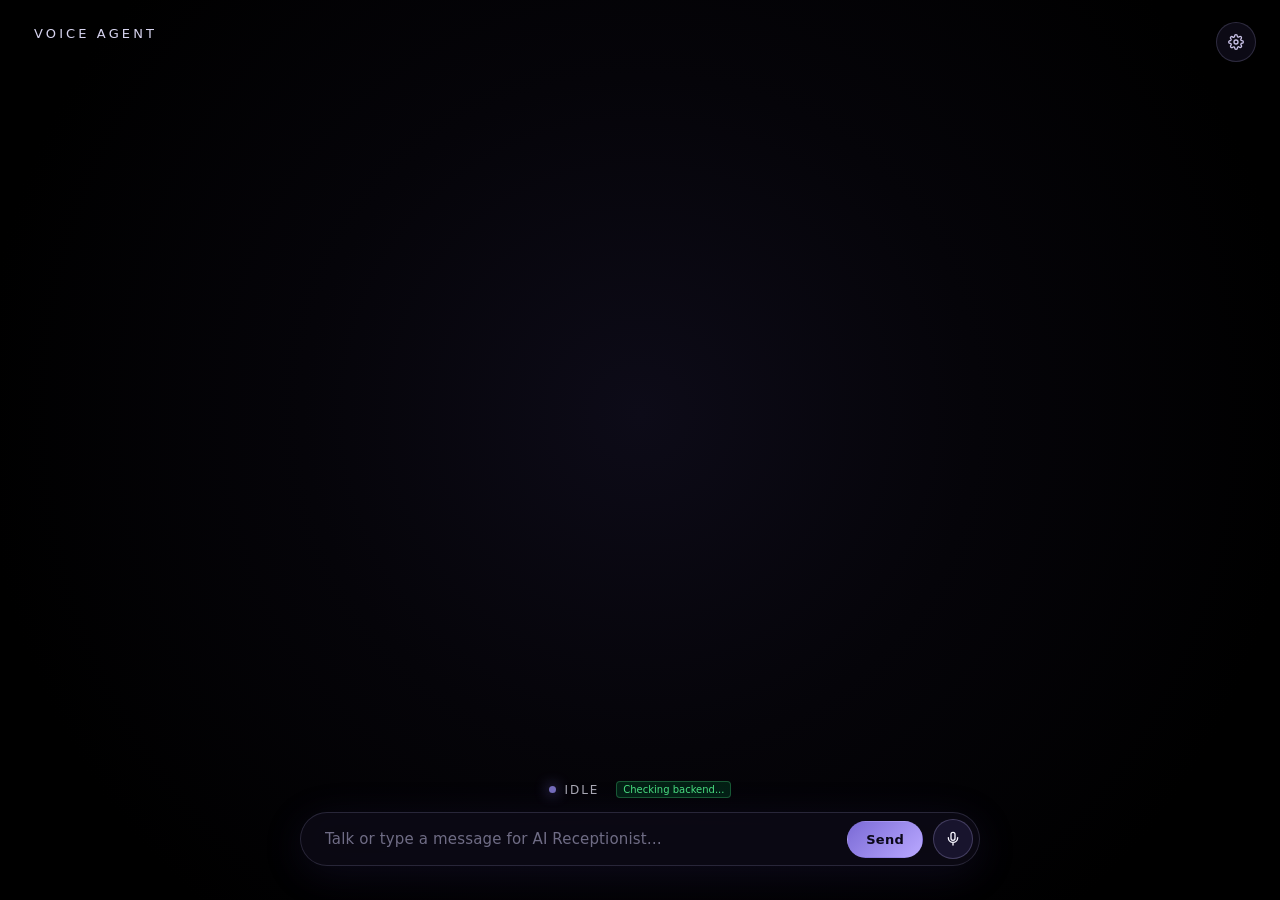
==== frontend/index.html @ 6bc10f99 "Commit" ====
<!doctype html>
<html lang="en">
<head>
  <meta charset="UTF-8" />
  <meta name="viewport" content="width=device-width, initial-scale=1.0" />
  <title>Voice Agent</title>
  <style>
    * { box-sizing: border-box; }
    html, body { width:100%; height:100%; margin:0; overflow:hidden; background:#000; font-family: Inter, ui-sans-serif, system-ui, -apple-system, "Segoe UI", sans-serif; color:#f7f7fb; }
    #stage { position:fixed; inset:0; background: radial-gradient(circle at 50% 46%, #0d0b18 0%, #050409 42%, #000 82%); }
    canvas { display:block; width:100%; height:100%; }
    .hud { position:absolute; inset:0; pointer-events:none; z-index:2; }
    .brand { position:absolute; top:26px; left:34px; font-size:13px; letter-spacing:.24em; text-transform:uppercase; color:#d7d4ef; }
    .settings-btn { position:absolute; top:22px; right:24px; pointer-events:auto; background:rgba(20,17,35,.6); border:1px solid rgba(200,194,255,.18); color:#c8c1e6; width:40px; height:40px; border-radius:999px; cursor:pointer; display:inline-flex; align-items:center; justify-content:center; transition:.2s ease; }
    .settings-btn:hover { border-color:rgba(200,194,255,.5); color:#fff; }
    .panel { position:absolute; left:50%; bottom:34px; transform:translateX(-50%); display:flex; flex-direction:column; align-items:center; gap:14px; pointer-events:none; width:min(680px, 92vw); }
    .status-row { display:flex; align-items:center; gap:9px; color:#aaa9b4; font-size:12px; letter-spacing:.16em; text-transform:uppercase; }
    .dot { width:7px; height:7px; border-radius:50%; background:#756dbc; box-shadow:0 0 14px #8178da; transition:.3s ease; }
    .dot.listening { background:#c6bfff; box-shadow:0 0 22px #b9afff; animation:pulse 1.1s ease-in-out infinite; }
    .dot.speaking { background:#a29cff; box-shadow:0 0 22px #b9afff; animation:pulse 0.7s ease-in-out infinite; }
    .dot.thinking { background:#e0c8ff; box-shadow:0 0 20px #d0b8ff; animation:pulse 1.8s ease-in-out infinite; }
    .controls { pointer-events:auto; display:flex; align-items:center; gap:10px; width:100%; background:rgba(15,12,26,.72); backdrop-filter:blur(18px); border:1px solid rgba(200,194,255,.16); border-radius:999px; padding:6px 6px 6px 20px; box-shadow:0 8px 40px rgba(70,55,140,.16); }
    .controls input { flex:1; background:transparent; border:0; outline:0; color:#f5f4ff; font-size:15px; letter-spacing:.01em; padding:10px 4px; font-family:inherit; }
    .controls input::placeholder { color:#6f6c85; }
    .btn { border:1px solid rgba(200,194,255,.24); color:#f8f7ff; background:rgba(30,25,55,.75); border-radius:999px; padding:10px 18px; cursor:pointer; font-weight:600; letter-spacing:.02em; transition:.2s ease; font-family:inherit; font-size:13px; }
    .btn:hover { border-color:rgba(200,194,255,.6); box-shadow:0 0 26px rgba(141,125,255,.28); }
    .btn.primary { background:linear-gradient(135deg, #7b6bd6, #b9a8ff); color:#0b0819; border-color:transparent; }
    .btn.primary:hover { box-shadow:0 0 34px rgba(180,164,255,.5); }
    .btn.active { background:rgba(91,72,173,.42); border-color:rgba(204,196,255,.85); color:#fff; }
    .icon-btn { width:40px; height:40px; padding:0; display:inline-flex; align-items:center; justify-content:center; }

    /* Settings modal */
    .modal-bg { position:fixed; inset:0; background:rgba(0,0,0,.72); backdrop-filter:blur(6px); z-index:10; display:none; align-items:center; justify-content:center; }
    .modal-bg.open { display:flex; }
    .modal { background:#141126; border:1px solid rgba(200,194,255,.16); border-radius:16px; padding:26px 26px 22px; width:min(460px, 92vw); box-shadow:0 20px 60px rgba(0,0,0,.5); }
    .modal h3 { margin:0 0 18px; font-size:16px; letter-spacing:.03em; font-weight:600; color:#f4f2ff; }
    .modal p { font-size:12px; color:#8b88a3; line-height:1.5; margin:0 0 14px; }
    .modal a { color:#b9a8ff; text-decoration:none; }
    .modal a:hover { text-decoration:underline; }
    .field { display:flex; flex-direction:column; gap:6px; margin-bottom:14px; }
    .field label { font-size:11px; letter-spacing:.15em; text-transform:uppercase; color:#8b88a3; }
    .field input, .field select { background:#0e0c1c; border:1px solid rgba(200,194,255,.14); color:#f5f4ff; padding:10px 12px; border-radius:8px; font-family:inherit; font-size:13px; outline:none; transition:.2s ease; }
    .field input:focus, .field select:focus { border-color:rgba(200,194,255,.5); }
    .field .hint { font-size:11px; color:#6f6c85; margin-top:2px; }
    .modal-actions { display:flex; justify-content:flex-end; gap:8px; margin-top:6px; }
    .status-hint { position:absolute; bottom:100px; left:50%; transform:translateX(-50%); font-size:11px; color:#6f6c85; letter-spacing:.12em; text-transform:uppercase; pointer-events:none; opacity:0; transition:opacity .3s ease; }
    .status-hint.show { opacity:1; }

    .transcript-box { display:none; max-height:120px; width:100%; overflow-y:auto; background:rgba(15,12,26,.85); border:1px solid rgba(200,194,255,.2); border-radius:12px; padding:10px 14px; font-size:13px; line-height:1.4; color:#e0dcfc; box-shadow:0 4px 20px rgba(0,0,0,.4); backdrop-filter:blur(10px); pointer-events:auto; margin-bottom: 6px; }
    .transcript-box.show { display:block; }
    .transcript-box .user-msg { color:#b9a8ff; font-weight:500; margin-bottom:4px; }
    .transcript-box .agent-msg { color:#ffffff; margin-bottom:2px; }
    .backend-badge { font-size:10px; margin-left:8px; padding:2px 6px; border-radius:4px; background:rgba(0,200,100,.15); color:#4ade80; border:1px solid rgba(74,222,128,.3); text-transform:none; letter-spacing:normal; }
    .backend-badge.offline { background:rgba(239,68,68,.15); color:#f87171; border-color:rgba(248,113,113,.3); }

    @keyframes pulse { 50% { transform: scale(1.65); opacity: .5; } }
  </style>
</head>
<body>
  <main id="stage">
    <div class="hud">
      <div class="brand">Voice Agent</div>

      <button id="settingsBtn" class="settings-btn" title="Settings" aria-label="Settings">
        <svg width="16" height="16" viewBox="0 0 24 24" fill="none" stroke="currentColor" stroke-width="2" stroke-linecap="round" stroke-linejoin="round"><circle cx="12" cy="12" r="3"/><path d="M19.4 15a1.65 1.65 0 0 0 .33 1.82l.06.06a2 2 0 0 1 0 2.83 2 2 0 0 1-2.83 0l-.06-.06a1.65 1.65 0 0 0-1.82-.33 1.65 1.65 0 0 0-1 1.51V21a2 2 0 0 1-2 2 2 2 0 0 1-2-2v-.09a1.65 1.65 0 0 0-1-1.51 1.65 1.65 0 0 0-1.82.33l-.06.06a2 2 0 0 1-2.83 0 2 2 0 0 1 0-2.83l.06-.06a1.65 1.65 0 0 0 .33-1.82 1.65 1.65 0 0 0-1.51-1H3a2 2 0 0 1-2-2 2 2 0 0 1 2-2h.09a1.65 1.65 0 0 0 1.51-1 1.65 1.65 0 0 0-.33-1.82l-.06-.06a2 2 0 0 1 0-2.83 2 2 0 0 1 2.83 0l.06.06a1.65 1.65 0 0 0 1.82.33h0a1.65 1.65 0 0 0 1-1.51V3a2 2 0 0 1 2-2 2 2 0 0 1 2 2v.09a1.65 1.65 0 0 0 1 1.51h0a1.65 1.65 0 0 0 1.82-.33l.06-.06a2 2 0 0 1 2.83 0 2 2 0 0 1 0 2.83l-.06.06a1.65 1.65 0 0 0-.33 1.82v0a1.65 1.65 0 0 0 1.51 1H21a2 2 0 0 1 2 2 2 2 0 0 1-2 2h-.09a1.65 1.65 0 0 0-1.51 1z"/></svg>
      </button>

      <div id="statusHint" class="status-hint"></div>

      <div class="panel">
        <div id="transcriptBox" class="transcript-box"></div>
        <div class="status-row"><span id="statusDot" class="dot"></span><span id="statusText">Idle</span><span id="backendBadge" class="backend-badge">Checking backend...</span></div>
        <div class="controls">
          <input id="textInput" type="text" placeholder="Talk or type a message for AI Receptionist…" autocomplete="off" />
          <button id="speakBtn" class="btn primary" type="button">Send</button>
          <button id="micBtn" class="btn icon-btn" type="button" title="Toggle microphone" aria-label="Toggle microphone">
            <svg width="16" height="16" viewBox="0 0 24 24" fill="none" stroke="currentColor" stroke-width="2" stroke-linecap="round" stroke-linejoin="round"><rect x="9" y="2" width="6" height="12" rx="3"/><path d="M5 10a7 7 0 0 0 14 0M12 17v4"/></svg>
          </button>
        </div>
      </div>
    </div>

    <!-- Settings modal -->
    <div id="settingsModal" class="modal-bg">
      <div class="modal">
        <h3>Voice Settings</h3>
        <p>Add an <a href="https://elevenlabs.io/" target="_blank" rel="noreferrer">ElevenLabs</a> API key for realistic voice with true lip-sync driven by real audio amplitude. Without a key, the browser's built-in speech engine is used (no lip animation).</p>

        <div class="field">
          <label for="elKey">ElevenLabs API Key</label>
          <input id="elKey" type="password" placeholder="sk_..." autocomplete="off" />
          <div class="hint">Stored only in your browser (localStorage). Never sent anywhere except ElevenLabs.</div>
        </div>

        <div class="field">
          <label for="elVoice">Voice ID</label>
          <input id="elVoice" type="text" placeholder="21m00Tcm4TlvDq8ikWAM (Rachel - default)" autocomplete="off" />
          <div class="hint">Find voice IDs in your ElevenLabs Voice Lab. Leave blank for Rachel.</div>
        </div>

        <div class="field">
          <label for="elModel">Model</label>
          <select id="elModel">
            <option value="eleven_flash_v2_5">Flash v2.5 (fastest, low latency)</option>
            <option value="eleven_turbo_v2_5">Turbo v2.5 (balanced)</option>
            <option value="eleven_multilingual_v2">Multilingual v2 (highest quality)</option>
          </select>
        </div>

        <div class="modal-actions">
          <button class="btn" id="clearSettings" type="button">Clear</button>
          <button class="btn primary" id="saveSettings" type="button">Save</button>
        </div>
      </div>
    </div>
  </main>

  <img id="portraitSrc" style="display:none" alt="" src="[data-uri]" alt="" />
</body>
</html>
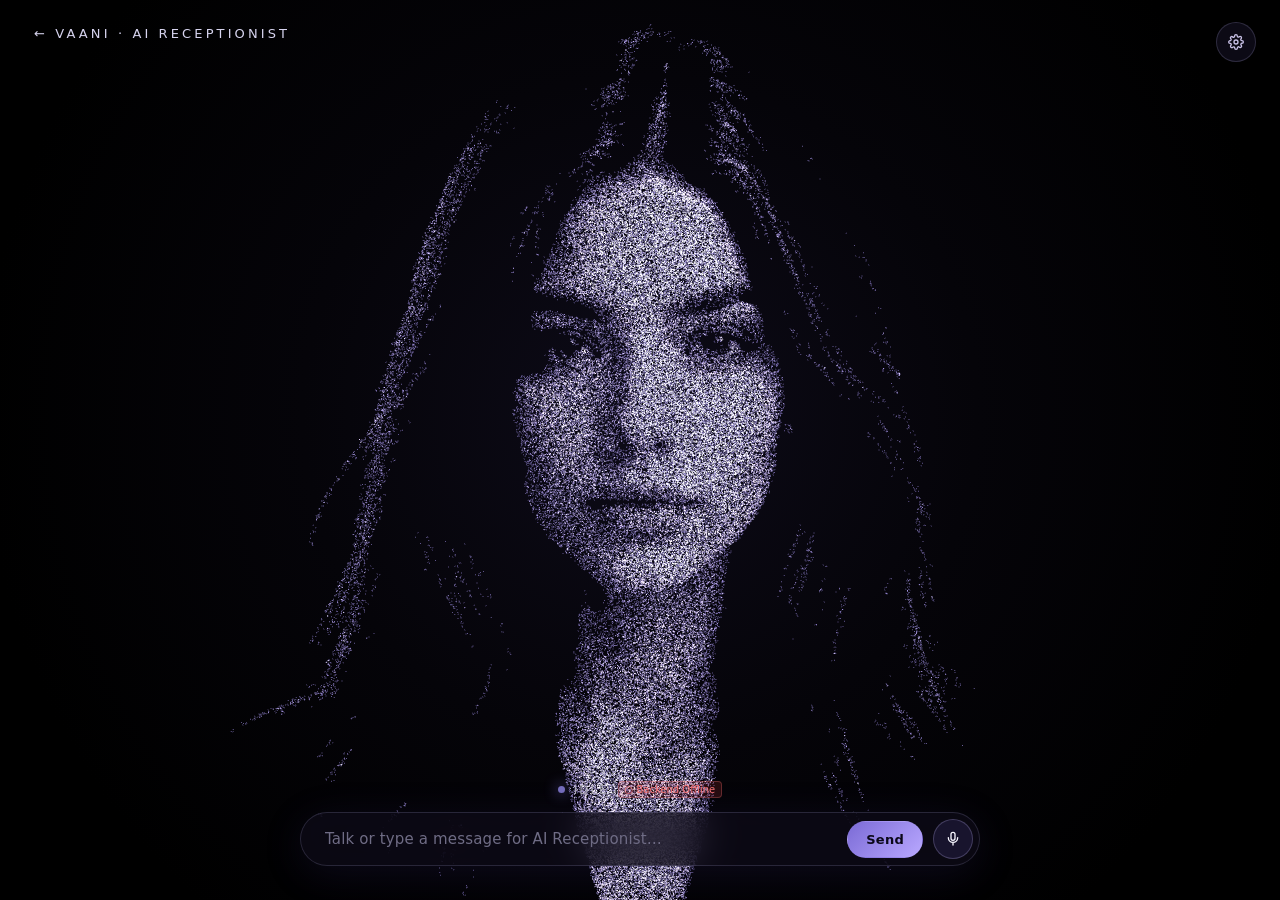
==== commit 192c74ae: "Add hero avatar implementation and typography styles - Introduced a new CSS file for shared typograp" ====
--- a/frontend/index.html
+++ b/frontend/index.html
@@ -3,7 +3,8 @@
 <head>
   <meta charset="UTF-8" />
   <meta name="viewport" content="width=device-width, initial-scale=1.0" />
-  <title>Voice Agent</title>
+  <title>Vaani - AI Receptionist</title>
+  <link rel="icon" href="data:image/svg+xml,%3Csvg xmlns='http://www.w3.org/2000/svg' viewBox='0 0 32 32'%3E%3Cdefs%3E%3CradialGradient id='g' cx='30%25' cy='30%25'%3E%3Cstop offset='0%25' stop-color='%23d7d0ff'/%3E%3Cstop offset='100%25' stop-color='%236b58c8'/%3E%3C/radialGradient%3E%3C/defs%3E%3Ccircle cx='16' cy='16' r='14' fill='url(%23g)'/%3E%3Ctext x='16' y='22' text-anchor='middle' font-size='16' font-family='sans-serif' font-weight='bold' fill='%230b0819'%3EV%3C/text%3E%3C/svg%3E" />
   <style>
     * { box-sizing: border-box; }
     html, body { width:100%; height:100%; margin:0; overflow:hidden; background:#000; font-family: Inter, ui-sans-serif, system-ui, -apple-system, "Segoe UI", sans-serif; color:#f7f7fb; }
@@ -14,11 +15,12 @@
     .settings-btn { position:absolute; top:22px; right:24px; pointer-events:auto; background:rgba(20,17,35,.6); border:1px solid rgba(200,194,255,.18); color:#c8c1e6; width:40px; height:40px; border-radius:999px; cursor:pointer; display:inline-flex; align-items:center; justify-content:center; transition:.2s ease; }
     .settings-btn:hover { border-color:rgba(200,194,255,.5); color:#fff; }
     .panel { position:absolute; left:50%; bottom:34px; transform:translateX(-50%); display:flex; flex-direction:column; align-items:center; gap:14px; pointer-events:none; width:min(680px, 92vw); }
-    .status-row { display:flex; align-items:center; gap:9px; color:#aaa9b4; font-size:12px; letter-spacing:.16em; text-transform:uppercase; }
+    .status-row { display:flex; align-items:center; justify-content:center; flex-wrap:wrap; gap:9px; color:#aaa9b4; font-size:12px; letter-spacing:.16em; text-transform:uppercase; }
     .dot { width:7px; height:7px; border-radius:50%; background:#756dbc; box-shadow:0 0 14px #8178da; transition:.3s ease; }
     .dot.listening { background:#c6bfff; box-shadow:0 0 22px #b9afff; animation:pulse 1.1s ease-in-out infinite; }
     .dot.speaking { background:#a29cff; box-shadow:0 0 22px #b9afff; animation:pulse 0.7s ease-in-out infinite; }
     .dot.thinking { background:#e0c8ff; box-shadow:0 0 20px #d0b8ff; animation:pulse 1.8s ease-in-out infinite; }
+    .dot.error { background:#ff7a7a; box-shadow:0 0 20px #ff5d5d; }
     .controls { pointer-events:auto; display:flex; align-items:center; gap:10px; width:100%; background:rgba(15,12,26,.72); backdrop-filter:blur(18px); border:1px solid rgba(200,194,255,.16); border-radius:999px; padding:6px 6px 6px 20px; box-shadow:0 8px 40px rgba(70,55,140,.16); }
     .controls input { flex:1; background:transparent; border:0; outline:0; color:#f5f4ff; font-size:15px; letter-spacing:.01em; padding:10px 4px; font-family:inherit; }
     .controls input::placeholder { color:#6f6c85; }
@@ -43,14 +45,19 @@
     .field input:focus, .field select:focus { border-color:rgba(200,194,255,.5); }
     .field .hint { font-size:11px; color:#6f6c85; margin-top:2px; }
     .modal-actions { display:flex; justify-content:flex-end; gap:8px; margin-top:6px; }
-    .status-hint { position:absolute; bottom:100px; left:50%; transform:translateX(-50%); font-size:11px; color:#6f6c85; letter-spacing:.12em; text-transform:uppercase; pointer-events:none; opacity:0; transition:opacity .3s ease; }
+    /* In the panel's flow, not absolutely positioned: at bottom:100px it
+       landed exactly on top of the status row and overlapped it. Reserving
+       the line height keeps the panel from jumping as hints come and go. */
+    .status-hint { min-height:14px; font-size:11px; color:#6f6c85; letter-spacing:.12em; text-transform:uppercase; text-align:center; pointer-events:none; opacity:0; transition:opacity .3s ease; }
     .status-hint.show { opacity:1; }
 
     .transcript-box { display:none; max-height:120px; width:100%; overflow-y:auto; background:rgba(15,12,26,.85); border:1px solid rgba(200,194,255,.2); border-radius:12px; padding:10px 14px; font-size:13px; line-height:1.4; color:#e0dcfc; box-shadow:0 4px 20px rgba(0,0,0,.4); backdrop-filter:blur(10px); pointer-events:auto; margin-bottom: 6px; }
     .transcript-box.show { display:block; }
     .transcript-box .user-msg { color:#b9a8ff; font-weight:500; margin-bottom:4px; }
     .transcript-box .agent-msg { color:#ffffff; margin-bottom:2px; }
-    .backend-badge { font-size:10px; margin-left:8px; padding:2px 6px; border-radius:4px; background:rgba(0,200,100,.15); color:#4ade80; border:1px solid rgba(74,222,128,.3); text-transform:none; letter-spacing:normal; }
+    /* gap on .status-row handles the spacing; margin-left here double-counted
+       it and pushed the badge over the status label. */
+    .backend-badge { font-size:10px; padding:2px 6px; border-radius:4px; background:rgba(0,200,100,.15); color:#4ade80; border:1px solid rgba(74,222,128,.3); text-transform:none; letter-spacing:normal; white-space:nowrap; }
     .backend-badge.offline { background:rgba(239,68,68,.15); color:#f87171; border-color:rgba(248,113,113,.3); }
 
     @keyframes pulse { 50% { transform: scale(1.65); opacity: .5; } }
@@ -59,15 +66,14 @@
 <body>
   <main id="stage">
     <div class="hud">
-      <div class="brand">Voice Agent</div>
+      <a href="/" class="brand" style="pointer-events:auto; text-decoration:none">&larr; Vaani &middot; AI Receptionist</a>
 
       <button id="settingsBtn" class="settings-btn" title="Settings" aria-label="Settings">
         <svg width="16" height="16" viewBox="0 0 24 24" fill="none" stroke="currentColor" stroke-width="2" stroke-linecap="round" stroke-linejoin="round"><circle cx="12" cy="12" r="3"/><path d="M19.4 15a1.65 1.65 0 0 0 .33 1.82l.06.06a2 2 0 0 1 0 2.83 2 2 0 0 1-2.83 0l-.06-.06a1.65 1.65 0 0 0-1.82-.33 1.65 1.65 0 0 0-1 1.51V21a2 2 0 0 1-2 2 2 2 0 0 1-2-2v-.09a1.65 1.65 0 0 0-1-1.51 1.65 1.65 0 0 0-1.82.33l-.06.06a2 2 0 0 1-2.83 0 2 2 0 0 1 0-2.83l.06-.06a1.65 1.65 0 0 0 .33-1.82 1.65 1.65 0 0 0-1.51-1H3a2 2 0 0 1-2-2 2 2 0 0 1 2-2h.09a1.65 1.65 0 0 0 1.51-1 1.65 1.65 0 0 0-.33-1.82l-.06-.06a2 2 0 0 1 0-2.83 2 2 0 0 1 2.83 0l.06.06a1.65 1.65 0 0 0 1.82.33h0a1.65 1.65 0 0 0 1-1.51V3a2 2 0 0 1 2-2 2 2 0 0 1 2 2v.09a1.65 1.65 0 0 0 1 1.51h0a1.65 1.65 0 0 0 1.82-.33l.06-.06a2 2 0 0 1 2.83 0 2 2 0 0 1 0 2.83l-.06.06a1.65 1.65 0 0 0-.33 1.82v0a1.65 1.65 0 0 0 1.51 1H21a2 2 0 0 1 2 2 2 2 0 0 1-2 2h-.09a1.65 1.65 0 0 0-1.51 1z"/></svg>
       </button>
 
-      <div id="statusHint" class="status-hint"></div>
-
       <div class="panel">
+        <div id="statusHint" class="status-hint"></div>
         <div id="transcriptBox" class="transcript-box"></div>
         <div class="status-row"><span id="statusDot" class="dot"></span><span id="statusText">Idle</span><span id="backendBadge" class="backend-badge">Checking backend...</span></div>
         <div class="controls">
@@ -115,6 +121,908 @@
     </div>
   </main>
 
-  <img id="portraitSrc" style="display:none" alt="" src="[data-uri]" alt="" />
+  <img id="portraitSrc" style="display:none" alt="" src="assets/vaani-portrait.jpg" />
+
+  <script type="module">
+    import * as THREE from './lib/three.module.js';
+
+    // ================================================================
+    //  CONFIG
+    // ================================================================
+    const CONFIG = {
+      particleCount: 110000,
+      sampleThreshold: 28,
+      spread: 6.2,
+      depthAmount: 0.55,
+      particleSize: 0.014,
+      color: new THREE.Color(0xbeb1ff),
+      colorDark: new THREE.Color(0x5f5390),
+
+      // Cursor vibration field
+      cursorRadius: 0.9,
+      cursorVibrateStrength: 0.045,
+
+      // Mouth region - only used when real audio is playing.
+      // Measured from assets/vaani-portrait.jpg: the lip line sits at
+      // ny 0.644-0.679, so the split has to be centred at ~0.658. The old
+      // 0.590 sat above the lips, which put the whole mouth in the "lower"
+      // half and dragged it downward instead of opening it.
+      mouthCenter: { x: 0.50, y: 0.658 },
+      mouthRadiusX: 0.078,
+      mouthRadiusY: 0.030,
+
+      // How much the mouth region opens per unit of audio amplitude.
+      // Small on purpose: with the region correctly centred on the lips the
+      // weights are ~1.0, so anything larger reads as the jaw hanging open
+      // for the whole utterance rather than the lips moving.
+      mouthOpenScale: 0.030,
+      mouthShimmerScale: 0.008,
+
+      // Lips part in both directions. Weighting these too far apart makes the
+      // whole lower face slide down instead of the mouth opening.
+      mouthUpperRatio: 0.45,
+      mouthLowerRatio: 0.55,
+
+      // Below this amplitude the mouth is treated as closed, so it settles
+      // between words instead of holding open for the whole clip.
+      mouthNoiseFloor: 0.14,
+    };
+
+    const stage = document.getElementById('stage');
+    const statusText = document.getElementById('statusText');
+    const statusDot = document.getElementById('statusDot');
+    const statusHint = document.getElementById('statusHint');
+    const textInput = document.getElementById('textInput');
+    const speakBtn = document.getElementById('speakBtn');
+    const micBtn = document.getElementById('micBtn');
+    const portraitImg = document.getElementById('portraitSrc');
+
+    // Settings modal
+    const settingsBtn = document.getElementById('settingsBtn');
+    const settingsModal = document.getElementById('settingsModal');
+    const elKeyInput = document.getElementById('elKey');
+    const elVoiceInput = document.getElementById('elVoice');
+    const elModelInput = document.getElementById('elModel');
+    const saveSettingsBtn = document.getElementById('saveSettings');
+    const clearSettingsBtn = document.getElementById('clearSettings');
+
+    const Settings = {
+      key: localStorage.getItem('el_key') || '',
+      voice: localStorage.getItem('el_voice') || '21m00Tcm4TlvDq8ikWAM',
+      model: localStorage.getItem('el_model') || 'eleven_flash_v2_5',
+    };
+    elKeyInput.value = Settings.key;
+    elVoiceInput.value = Settings.voice === '21m00Tcm4TlvDq8ikWAM' ? '' : Settings.voice;
+    elModelInput.value = Settings.model;
+
+    settingsBtn.addEventListener('click', () => settingsModal.classList.add('open'));
+    settingsModal.addEventListener('click', (e) => { if (e.target === settingsModal) settingsModal.classList.remove('open'); });
+    saveSettingsBtn.addEventListener('click', () => {
+      Settings.key = elKeyInput.value.trim();
+      Settings.voice = (elVoiceInput.value.trim() || '21m00Tcm4TlvDq8ikWAM');
+      Settings.model = elModelInput.value;
+      localStorage.setItem('el_key', Settings.key);
+      localStorage.setItem('el_voice', Settings.voice);
+      localStorage.setItem('el_model', Settings.model);
+      settingsModal.classList.remove('open');
+      flashHint(Settings.key ? 'Voice set to ElevenLabs' : 'Using browser TTS');
+    });
+    clearSettingsBtn.addEventListener('click', () => {
+      elKeyInput.value = ''; elVoiceInput.value = ''; elModelInput.value = 'eleven_flash_v2_5';
+      Settings.key = ''; Settings.voice = '21m00Tcm4TlvDq8ikWAM'; Settings.model = 'eleven_flash_v2_5';
+      localStorage.removeItem('el_key');
+      localStorage.removeItem('el_voice');
+      localStorage.removeItem('el_model');
+      flashHint('Settings cleared');
+    });
+
+    let hintTimeout = null;
+    function flashHint(text) {
+      statusHint.textContent = text;
+      statusHint.classList.add('show');
+      clearTimeout(hintTimeout);
+      hintTimeout = setTimeout(() => statusHint.classList.remove('show'), 2200);
+    }
+
+    // ================================================================
+    //  THREE.JS SETUP
+    // ================================================================
+    const scene = new THREE.Scene();
+    const camera = new THREE.PerspectiveCamera(38, innerWidth/innerHeight, 0.1, 100);
+    camera.position.set(0, 0, 8.5);
+
+    const renderer = new THREE.WebGLRenderer({ antialias:true, alpha:true, powerPreference:'high-performance' });
+    renderer.setPixelRatio(Math.min(devicePixelRatio, 1.75));
+    renderer.setSize(innerWidth, innerHeight);
+    renderer.outputColorSpace = THREE.SRGBColorSpace;
+    stage.prepend(renderer.domElement);
+
+    let portraitPoints = null;
+    let basePositions = null;
+    let randoms = null;
+    let flowSeed = null;
+    let mouthWeight = null;         // Gaussian influence per particle (0..1)
+    let mouthYSign = null;          // +1 upper lip, -1 lower lip
+    let count = 0;
+
+    function buildFromImage(img) {
+      const iw = img.naturalWidth || img.width || 480;
+      const ih = img.naturalHeight || img.height || 480;
+      const maxW = 480;
+      const scale = Math.min(1, maxW / iw);
+      const cw = Math.round(iw * scale);
+      const ch = Math.round(ih * scale);
+      const c = document.createElement('canvas');
+      c.width = cw; c.height = ch;
+      const cx = c.getContext('2d', { willReadFrequently:true });
+      cx.drawImage(img, 0, 0, cw, ch);
+      const pixels = cx.getImageData(0, 0, cw, ch).data;
+
+      const cand = [];
+      for (let y=0; y<ch; y++) {
+        for (let x=0; x<cw; x++) {
+          const i = (y*cw + x) * 4;
+          const l = 0.2126*pixels[i] + 0.7152*pixels[i+1] + 0.0722*pixels[i+2];
+          if (l > CONFIG.sampleThreshold) cand.push(x, y, l);
+        }
+      }
+      const nC = cand.length / 3;
+      count = Math.min(CONFIG.particleCount, nC * 4);
+
+      const positions   = new Float32Array(count * 3);
+      const colors      = new Float32Array(count * 3);
+      basePositions     = new Float32Array(count * 3);
+      randoms           = new Float32Array(count);
+      flowSeed          = new Float32Array(count * 2);
+      mouthWeight       = new Float32Array(count);
+      mouthYSign        = new Float32Array(count);
+
+      const aspect = cw / ch;
+      const worldW = CONFIG.spread;
+      const worldH = CONFIG.spread / aspect;
+
+      const weights = new Float32Array(nC);
+      let total = 0;
+      for (let k=0; k<nC; k++) {
+        total += Math.pow(cand[k*3+2]/255, 0.85);
+        weights[k] = total;
+      }
+
+      const col = new THREE.Color();
+      const Mx = CONFIG.mouthCenter.x, My = CONFIG.mouthCenter.y;
+      const Mrx = CONFIG.mouthRadiusX, Mry = CONFIG.mouthRadiusY;
+
+      for (let i=0; i<count; i++) {
+        const t = Math.random() * total;
+        let lo=0, hi=nC-1;
+        while (lo < hi) { const m=(lo+hi)>>1; if (weights[m] < t) lo=m+1; else hi=m; }
+        const px = cand[lo*3], py = cand[lo*3+1], l = cand[lo*3+2]/255;
+
+        const nx = px / cw, ny = py / ch;
+
+        // Mouth influence (Gaussian falloff)
+        const dxM = (nx - Mx) / Mrx;
+        const dyM = (ny - My) / Mry;
+        mouthWeight[i] = Math.exp(-(dxM*dxM + dyM*dyM) * 2.2);
+        // Upper lip lifts a little, lower lip/jaw drops a lot - that ratio is
+        // what reads as a jaw opening rather than the mouth stretching apart.
+        mouthYSign[i] = ny < My ? CONFIG.mouthUpperRatio : -CONFIG.mouthLowerRatio;
+
+        const wx = ((px + Math.random() - 0.5) / cw - 0.5) * worldW;
+        const wy = -((py + Math.random() - 0.5) / ch - 0.5) * worldH;
+        const wz = (l - 0.35) * CONFIG.depthAmount + (Math.random() - 0.5) * 0.05;
+
+        const j = i * 3;
+        positions[j]=basePositions[j]=wx;
+        positions[j+1]=basePositions[j+1]=wy;
+        positions[j+2]=basePositions[j+2]=wz;
+
+        randoms[i] = Math.random();
+        flowSeed[i*2]     = Math.random() * 100;
+        flowSeed[i*2 + 1] = Math.random() * 100;
+
+        col.copy(CONFIG.colorDark).lerp(CONFIG.color, Math.min(1, l * 0.9));
+        const b = 0.72 + Math.random() * 0.28;
+        colors[j]   = col.r * b;
+        colors[j+1] = col.g * b;
+        colors[j+2] = col.b * b;
+      }
+
+      const geo = new THREE.BufferGeometry();
+      geo.setAttribute('position', new THREE.BufferAttribute(positions, 3));
+      geo.setAttribute('color',    new THREE.BufferAttribute(colors, 3));
+
+      const mat = new THREE.PointsMaterial({
+        size: CONFIG.particleSize,
+        vertexColors: true,
+        transparent: true,
+        opacity: 0.92,
+        depthWrite: false,
+        blending: THREE.AdditiveBlending,
+        sizeAttenuation: true,
+      });
+      portraitPoints = new THREE.Points(geo, mat);
+      scene.add(portraitPoints);
+    }
+
+    let isBuilt = false;
+    function init() {
+      if (isBuilt) return;
+      const img = new Image();
+      img.onload = () => {
+        if (!isBuilt) { isBuilt = true; buildFromImage(img); }
+      };
+      img.src = portraitImg.src;
+      if (img.complete && img.naturalWidth > 0) {
+        if (!isBuilt) { isBuilt = true; buildFromImage(img); }
+      }
+    }
+    init();
+
+    // ================================================================
+    //  CURSOR TRACKING
+    // ================================================================
+    const pointer = new THREE.Vector2();
+    const targetPointer = new THREE.Vector2();
+    const cursorWorld = new THREE.Vector3();
+    const targetCursorWorld = new THREE.Vector3();
+    const rc = new THREE.Raycaster();
+    const cursorPlane = new THREE.Plane(new THREE.Vector3(0, 0, 1), 0);
+
+    addEventListener('pointermove', (e) => {
+      targetPointer.x = (e.clientX / innerWidth) * 2 - 1;
+      targetPointer.y = -(e.clientY / innerHeight) * 2 + 1;
+      rc.setFromCamera(targetPointer, camera);
+      rc.ray.intersectPlane(cursorPlane, targetCursorWorld);
+    }, { passive:true });
+
+    targetCursorWorld.set(999, 999, 0);
+    cursorWorld.copy(targetCursorWorld);
+
+    // ================================================================
+    //  STATE
+    // ================================================================
+    const State = {
+      mode: 'idle',
+      micLevel: 0,
+      speakLevel: 0,        // real amplitude 0..1 - only nonzero when actual TTS audio plays
+      hasRealAudio: false,  // true only when ElevenLabs audio is playing (drives mouth)
+    };
+    function setMode(mode) {
+      State.mode = mode;
+      statusDot.className = 'dot ' + (mode === 'idle' ? '' : mode);
+      const labels = { idle:'Idle', listening:'Listening', thinking:'Thinking', speaking:'Speaking', error:'Error' };
+      statusText.textContent = labels[mode] || mode;
+    }
+    setMode('idle');
+
+    // ================================================================
+    //  WEB AUDIO CONTEXT (shared between mic and TTS analysis)
+    // ================================================================
+    let audioContext = null;
+    function getAudioContext() {
+      if (!audioContext) audioContext = new (window.AudioContext || window.webkitAudioContext)();
+      return audioContext;
+    }
+
+    // ================================================================
+    //  MICROPHONE & SPEECH RECOGNITION (STT)
+    // ================================================================
+    // The API serves this page (app.py mounts frontend/ at "/"), so same-origin
+    // relative calls are correct in dev, behind a reverse proxy, and in prod.
+    // Only fall back to the dev port when the page is opened standalone
+    // (file://, or the static server in serve.bat on :8080).
+    // Override for split deploys with ?api=https://api.example.com (persisted).
+    const BACKEND_URL = (() => {
+      const qs = new URLSearchParams(location.search).get('api');
+      if (qs !== null) {
+        const v = qs.replace(/\/+$/, '');
+        v ? localStorage.setItem('vaani_api', v) : localStorage.removeItem('vaani_api');
+        return v;
+      }
+      const saved = localStorage.getItem('vaani_api');
+      if (saved) return saved;
+      if (location.protocol === 'file:') return 'http://localhost:8000';
+      if (location.port === '8080') return `${location.protocol}//${location.hostname}:8000`;
+      return '';
+    })();
+    const API_LABEL = BACKEND_URL || location.origin;
+    let conversationHistory = [];
+
+    // One id per page visit; the backend upserts a single call log against it.
+    const sessionId = 'web_' + (crypto.randomUUID?.().slice(0, 12)
+      ?? Math.random().toString(36).slice(2, 14));
+
+    async function checkBackendHealth() {
+      const badge = document.getElementById('backendBadge');
+      try {
+        const supportsTimeout = typeof AbortSignal !== 'undefined' && typeof AbortSignal.timeout === 'function';
+        const res = await fetch(`${BACKEND_URL}/health`, supportsTimeout ? { signal: AbortSignal.timeout(3000) } : {});
+        if (res.ok) {
+          if (badge) {
+            badge.textContent = '● Backend Connected';
+            badge.classList.remove('offline');
+          }
+          return true;
+        }
+      } catch (e) {
+        // backend offline
+      }
+      if (badge) {
+        badge.textContent = '○ Backend Offline';
+        badge.classList.add('offline');
+      }
+      return false;
+    }
+    checkBackendHealth();
+    setInterval(checkBackendHealth, 8000);
+
+    let micAnalyser = null, micStream = null, micData = null;
+    let listening = false;
+    let recognition = null;
+    let isRecognizing = false;
+
+    if ('SpeechRecognition' in window || 'webkitSpeechRecognition' in window) {
+      const SpeechRec = window.SpeechRecognition || window.webkitSpeechRecognition;
+      recognition = new SpeechRec();
+      recognition.continuous = false;
+      recognition.interimResults = true;
+      recognition.lang = 'en-US';
+
+      recognition.onresult = (event) => {
+        let transcript = '';
+        for (let i = event.resultIndex; i < event.results.length; i++) {
+          transcript += event.results[i][0].transcript;
+        }
+        textInput.value = transcript;
+      };
+
+      recognition.onend = () => {
+        isRecognizing = false;
+        if (textInput.value.trim()) {
+          sendToBackend(textInput.value.trim());
+        } else if (listening) {
+          stopMic();
+        }
+      };
+
+      recognition.onerror = (event) => {
+        console.warn('Speech recognition notice:', event.error);
+        isRecognizing = false;
+      };
+    }
+
+    // Server-side transcription (faster-whisper) is preferred: it works in
+    // every browser, not just Chrome, and keeps caller audio on your own
+    // infrastructure instead of sending it to Google's speech service.
+    // The Web Speech API stays as the fallback when no STT engine is installed.
+    let serverSTT = null;          // 'faster_whisper' | 'deepgram' | 'none'
+    let recorder = null;
+    let recordedChunks = [];
+
+    async function probeSTT() {
+      try {
+        const res = await fetch(`${BACKEND_URL}/api/speech/status`);
+        if (!res.ok) return;
+        serverSTT = (await res.json())?.stt?.provider || 'none';
+      } catch (e) { serverSTT = 'none'; }
+    }
+    probeSTT();
+
+    const useServerSTT = () =>
+      serverSTT && serverSTT !== 'none' && typeof MediaRecorder !== 'undefined';
+
+    async function transcribeOnServer(blob) {
+      setMode('thinking');
+      flashHint('Transcribing…');
+      const form = new FormData();
+      form.append('audio', blob, 'clip.webm');
+      try {
+        const res = await fetch(`${BACKEND_URL}/api/stt`, { method: 'POST', body: form });
+        if (!res.ok) {
+          if (res.status === 503) serverSTT = 'none';   // stop trying
+          flashHint('Could not transcribe that');
+          setMode('idle');
+          return;
+        }
+        const { text } = await res.json();
+        if (text && text.trim()) {
+          textInput.value = text.trim();
+          sendToBackend(text.trim());
+        } else {
+          flashHint('Did not catch that - try again');
+          setMode('idle');
+        }
+      } catch (e) {
+        console.error(e);
+        flashHint('Transcription failed');
+        setMode('idle');
+      }
+    }
+
+    async function startMic() {
+      try {
+        micStream = await navigator.mediaDevices.getUserMedia({ audio:true });
+        const ctx = getAudioContext();
+        if (ctx.state === 'suspended') await ctx.resume();
+        micAnalyser = ctx.createAnalyser();
+        micAnalyser.fftSize = 512; micAnalyser.smoothingTimeConstant = 0.82;
+        micData = new Uint8Array(micAnalyser.frequencyBinCount);
+        ctx.createMediaStreamSource(micStream).connect(micAnalyser);
+        listening = true;
+        micBtn.classList.add('active');
+        setMode('listening');
+
+        if (useServerSTT()) {
+          recordedChunks = [];
+          recorder = new MediaRecorder(micStream);
+          recorder.ondataavailable = e => { if (e.data.size) recordedChunks.push(e.data); };
+          recorder.onstop = () => {
+            const blob = new Blob(recordedChunks, { type: recorder.mimeType || 'audio/webm' });
+            recordedChunks = [];
+            if (blob.size > 1200) transcribeOnServer(blob);
+            else setMode('idle');
+          };
+          recorder.start();
+          flashHint('Listening… tap the mic again when done');
+        } else if (recognition && !isRecognizing) {
+          try { recognition.start(); isRecognizing = true; } catch(e) {}
+          flashHint('Listening... Speak now');
+        } else {
+          flashHint('Listening… (no transcription available)');
+        }
+      } catch (err) { console.error(err); setMode('error'); flashHint('Microphone blocked'); }
+    }
+
+    function stopMic() {
+      // Stop the recorder before the tracks, or the final chunk is lost.
+      if (recorder && recorder.state !== 'inactive') {
+        try { recorder.stop(); } catch(e) {}
+      }
+      recorder = null;
+      micStream?.getTracks().forEach(t => t.stop());
+      listening = false; micAnalyser = null; micData = null; State.micLevel = 0;
+      micBtn.classList.remove('active');
+      if (recognition && isRecognizing) {
+        try { recognition.stop(); } catch(e) {}
+        isRecognizing = false;
+      }
+      if (State.mode === 'listening') setMode('idle');
+    }
+    micBtn.addEventListener('click', () => listening ? stopMic() : startMic());
+
+    // ================================================================
+    //  TTS - ElevenLabs (real lip-sync) OR browser fallback
+    // ================================================================
+    let currentTTSSource = null;         // active AudioBufferSourceNode
+    let ttsAnalyser = null;              // AnalyserNode on the TTS audio
+    let ttsData = null;
+    let speakToken = 0;                  // bumped on every cancel/stop - invalidates stale TTS
+    let currentTTSAbort = null;          // AbortController for the in-flight ElevenLabs fetch
+
+    function setSpeakBtn(speaking) {
+      speakBtn.textContent = speaking ? 'Stop' : 'Send';
+      speakBtn.classList.toggle('primary', !speaking);
+      speakBtn.classList.toggle('active', speaking);
+    }
+
+    async function speakElevenLabs(text, token) {
+      const ctx = getAudioContext();
+      if (ctx.state === 'suspended') await ctx.resume();
+
+      setMode('thinking');
+      flashHint('Generating voice…');
+
+      const controller = new AbortController();
+      currentTTSAbort = controller;
+      const url = `https://api.elevenlabs.io/v1/text-to-speech/${encodeURIComponent(Settings.voice)}?output_format=mp3_44100_128`;
+      let response;
+      try {
+        response = await fetch(url, {
+          method: 'POST',
+          headers: {
+            'xi-api-key': Settings.key,
+            'Content-Type': 'application/json',
+            'Accept': 'audio/mpeg',
+          },
+          body: JSON.stringify({
+            text,
+            model_id: Settings.model,
+            voice_settings: { stability: 0.5, similarity_boost: 0.75, style: 0.0, use_speaker_boost: true },
+          }),
+          signal: controller.signal,
+        });
+      } catch (err) {
+        currentTTSAbort = null;
+        if (controller.signal.aborted) return;   // superseded by a newer message
+        console.error(err);
+        setMode('error');
+        flashHint('Network error - falling back to browser TTS');
+        return speakBrowser(text);
+      }
+      currentTTSAbort = null;
+      if (token !== speakToken) return;
+
+      if (!response.ok) {
+        const msg = await response.text().catch(() => '');
+        console.error('ElevenLabs error:', response.status, msg);
+        setMode('error');
+        flashHint(`ElevenLabs error ${response.status} - using browser TTS`);
+        return speakBrowser(text);
+      }
+
+      const arrayBuffer = await response.arrayBuffer();
+      let audioBuffer;
+      try { audioBuffer = await ctx.decodeAudioData(arrayBuffer); }
+      catch (err) { console.error(err); return speakBrowser(text); }
+      if (token !== speakToken) return;
+
+      playThroughAnalyser(ctx, audioBuffer);
+    }
+
+    // Browser fallback - no lip-sync, just plays audio
+    const synth = window.speechSynthesis;
+    let voices = [];
+    function loadVoices() { voices = synth ? synth.getVoices() : []; }
+    loadVoices();
+    if (typeof speechSynthesis !== 'undefined') speechSynthesis.onvoiceschanged = loadVoices;
+    function pickVoice() {
+      const pref = ['Google UK English Female','Google US English','Samantha','Microsoft Aria Online','Microsoft Zira','Microsoft Jenny'];
+      for (const name of pref) { const v = voices.find(x => x.name.includes(name)); if (v) return v; }
+      return voices.find(v => v.lang && v.lang.startsWith('en')) || voices[0];
+    }
+    function speakBrowser(text) {
+      if (!synth) { flashHint('Speech not supported'); return; }
+      synth.cancel();
+      const u = new SpeechSynthesisUtterance(text.trim());
+      const v = pickVoice(); if (v) u.voice = v;
+      u.rate = 1.0; u.pitch = 1.05; u.volume = 1.0;
+      u.onstart = () => {
+        setMode('speaking');
+        setSpeakBtn(true);
+      };
+      const endHandler = () => {
+        setSpeakBtn(false);
+        setMode(listening ? 'listening' : 'idle');
+      };
+      u.onend = endHandler; u.onerror = endHandler;
+      synth.speak(u);
+    }
+
+    // Which server-side engine is live, discovered once at startup.
+    // 'none' means no engine is installed and we go straight to browser speech.
+    let serverTTS = null;
+    async function probeSpeechEngines() {
+      try {
+        const res = await fetch(`${BACKEND_URL}/api/speech/status`);
+        if (!res.ok) return;
+        const data = await res.json();
+        serverTTS = data?.tts?.provider || 'none';
+        console.info('Speech engines:', data);
+      } catch (e) {
+        serverTTS = 'none';
+      }
+    }
+    probeSpeechEngines();
+
+    // Server-side synthesis. Real audio means the particle avatar gets real
+    // lip-sync from the analyser, which browser speechSynthesis cannot give us.
+    async function speakServer(text, token) {
+      const ctx = getAudioContext();
+      if (ctx.state === 'suspended') await ctx.resume();
+
+      setMode('thinking');
+      flashHint('Generating voice…');
+
+      const controller = new AbortController();
+      currentTTSAbort = controller;
+      let response;
+      try {
+        response = await fetch(`${BACKEND_URL}/api/tts`, {
+          method: 'POST',
+          headers: { 'Content-Type': 'application/json' },
+          body: JSON.stringify({ text }),
+          signal: controller.signal,
+        });
+      } catch (err) {
+        currentTTSAbort = null;
+        if (controller.signal.aborted) return;
+        return speakBrowser(text);
+      }
+      currentTTSAbort = null;
+      if (token !== speakToken) return;
+
+      if (!response.ok) {
+        if (response.status === 503) serverTTS = 'none';  // stop retrying
+        return speakBrowser(text);
+      }
+
+      const arrayBuffer = await response.arrayBuffer();
+      let audioBuffer;
+      try { audioBuffer = await ctx.decodeAudioData(arrayBuffer); }
+      catch (err) { console.error(err); return speakBrowser(text); }
+      if (token !== speakToken) return;
+
+      playThroughAnalyser(ctx, audioBuffer);
+    }
+
+    // Shared playback path: routes audio through the analyser that drives the
+    // avatar's mouth, then reports back to idle when the clip ends.
+    function playThroughAnalyser(ctx, audioBuffer) {
+      const source = ctx.createBufferSource();
+      source.buffer = audioBuffer;
+
+      if (!ttsAnalyser) {
+        ttsAnalyser = ctx.createAnalyser();
+        ttsAnalyser.fftSize = 1024;
+        ttsAnalyser.smoothingTimeConstant = 0.65;
+        ttsData = new Uint8Array(ttsAnalyser.frequencyBinCount);
+      }
+      source.connect(ttsAnalyser);
+      ttsAnalyser.connect(ctx.destination);
+
+      currentTTSSource = source;
+      State.hasRealAudio = true;
+      setMode('speaking');
+      setSpeakBtn(true);
+
+      source.onended = () => {
+        State.hasRealAudio = false;
+        currentTTSSource = null;
+        setSpeakBtn(false);
+        setMode(listening ? 'listening' : 'idle');
+      };
+      source.start();
+    }
+
+    function speak(text) {
+      if (!text || !text.trim()) return;
+      stopSpeaking();
+      // A key pasted in Settings is an explicit override for local testing;
+      // otherwise prefer the server, which holds the production key.
+      if (Settings.key) return speakElevenLabs(text, speakToken);
+      if (serverTTS && serverTTS !== 'none') return speakServer(text, speakToken);
+      return speakBrowser(text);
+    }
+    function stopSpeaking() {
+      speakToken++;
+      if (currentTTSAbort) {
+        try { currentTTSAbort.abort(); } catch(e) {}
+        currentTTSAbort = null;
+      }
+      if (currentTTSSource) {
+        try { currentTTSSource.stop(); } catch(e) {}
+        currentTTSSource = null;
+        State.hasRealAudio = false;
+      }
+      if (synth) synth.cancel();
+      setSpeakBtn(false);
+      if (State.mode === 'speaking') setMode(listening ? 'listening' : 'idle');
+    }
+
+    function showTranscript(userMsg, agentMsg) {
+      const box = document.getElementById('transcriptBox');
+      if (!box) return;
+      box.classList.add('show');
+      let html = '';
+      if (userMsg) html += `<div class="user-msg">You: ${escapeHtml(userMsg)}</div>`;
+      if (agentMsg) html += `<div class="agent-msg">AI: ${escapeHtml(agentMsg)}</div>`;
+      else html += `<div class="agent-msg" style="opacity:0.6">AI is thinking...</div>`;
+      box.innerHTML = html;
+      box.scrollTop = box.scrollHeight;
+    }
+
+    function escapeHtml(str) {
+      return String(str).replace(/&/g, "&amp;").replace(/</g, "&lt;").replace(/>/g, "&gt;").replace(/"/g, "&quot;");
+    }
+
+    async function sendToBackend(text) {
+      if (!text || !text.trim()) return;
+      stopSpeaking();
+      if (listening) stopMic();
+
+      const message = text.trim();
+      textInput.value = '';
+
+      showTranscript(message, null);
+      setMode('thinking');
+      flashHint('AI Receptionist is thinking…');
+
+      try {
+        const res = await fetch(`${BACKEND_URL}/api/chat`, {
+          method: 'POST',
+          headers: { 'Content-Type': 'application/json' },
+          body: JSON.stringify({
+            message: message,
+            conversation_history: conversationHistory,
+            // Groups every turn of this visit into one call log so the
+            // dashboard shows a conversation, not a row per message.
+            session_id: sessionId
+          })
+        });
+
+        if (!res.ok) {
+          throw new Error(`Server returned status ${res.status}`);
+        }
+
+        const data = await res.json();
+        const responseText = data.response || "I received your message.";
+
+        conversationHistory.push({ role: 'user', content: message });
+        conversationHistory.push({ role: 'assistant', content: responseText });
+
+        showTranscript(message, responseText);
+        flashHint('AI Receptionist responding…');
+
+        speak(responseText);
+      } catch (err) {
+        console.error('Backend API error:', err);
+        setMode('error');
+        flashHint(`Backend offline (${API_LABEL})`);
+        showTranscript(message, `Unable to connect to receptionist backend. Make sure the backend server is running at ${API_LABEL}.`);
+        speak("I'm having trouble connecting to the receptionist backend server.");
+      }
+    }
+
+    speakBtn.addEventListener('click', () => {
+      if (State.mode === 'speaking') return stopSpeaking();
+      if (textInput.value.trim()) {
+        sendToBackend(textInput.value);
+      } else {
+        flashHint('Please type or speak a message first');
+      }
+    });
+    textInput.addEventListener('keydown', (e) => {
+      if (e.key === 'Enter' && !e.shiftKey) { e.preventDefault(); speakBtn.click(); }
+    });
+
+    // ================================================================
+    //  PUBLIC API for connecting to your voice-agent backend
+    // ================================================================
+    window.VoiceAvatar = {
+      speak, stopSpeaking, setMode,
+      startMic, stopMic,
+      setSettings: (opts) => {
+        if (opts.key !== undefined) { Settings.key = opts.key; localStorage.setItem('el_key', opts.key); }
+        if (opts.voice) { Settings.voice = opts.voice; localStorage.setItem('el_voice', opts.voice); }
+        if (opts.model) { Settings.model = opts.model; localStorage.setItem('el_model', opts.model); }
+      },
+      // Feed external audio amplitude directly (0..1) if you have your own TTS pipeline
+      pushAudioLevel: (v) => {
+        State.hasRealAudio = true;
+        State.speakLevel = Math.max(0, Math.min(1, +v || 0));
+      },
+      endExternalAudio: () => { State.hasRealAudio = false; State.speakLevel = 0; },
+    };
+
+    // ================================================================
+    //  RENDER LOOP
+    // ================================================================
+    const clock = new THREE.Clock();
+    const cR = CONFIG.cursorRadius;
+    const cR2 = cR * cR;
+    const cVib = CONFIG.cursorVibrateStrength;
+
+    function tick() {
+      requestAnimationFrame(tick);
+      const t = clock.getElapsedTime();
+
+      pointer.lerp(targetPointer, 0.055);
+      cursorWorld.lerp(targetCursorWorld, 0.14);
+
+      // Read mic amplitude
+      if (micAnalyser) {
+        micAnalyser.getByteFrequencyData(micData);
+        let sum = 0;
+        for (let i=0; i<micData.length; i++) sum += micData[i];
+        const raw = sum / micData.length / 255;
+        State.micLevel += (raw - State.micLevel) * 0.22;
+      } else State.micLevel *= 0.9;
+
+      // Read TTS amplitude (real audio) -- drives mouth
+      if (State.hasRealAudio && ttsAnalyser && currentTTSSource) {
+        ttsAnalyser.getByteFrequencyData(ttsData);
+        // Emphasize low/mid formant band for vowel opening
+        let sum = 0, n = 0;
+        const lim = Math.min(ttsData.length, 32); // ~0-1.4kHz
+        for (let i=2; i<lim; i++) { sum += ttsData[i]; n++; }
+        const raw = n > 0 ? (sum / n / 255) : 0;
+        // Speech never drops to true silence between words, so without a floor
+        // the mouth stays part-open for the whole clip. Rescale above the floor
+        // so quiet passages close it fully and vowels still reach full travel.
+        const floor = CONFIG.mouthNoiseFloor;
+        const gated = raw <= floor ? 0 : Math.min(1, (raw - floor) / (1 - floor));
+        State.speakLevel += (gated - State.speakLevel) * 0.35;
+      } else if (!State.hasRealAudio) {
+        State.speakLevel *= 0.85;
+      }
+
+      if (portraitPoints) {
+        // Subtle head rotation follows cursor
+        const targetRotY = pointer.x * 0.18;
+        const targetRotX = -pointer.y * 0.10;
+        portraitPoints.rotation.y += (targetRotY - portraitPoints.rotation.y) * 0.06;
+        portraitPoints.rotation.x += (targetRotX - portraitPoints.rotation.x) * 0.06;
+
+        const pos = portraitPoints.geometry.attributes.position.array;
+        const cwx = cursorWorld.x, cwy = cursorWorld.y;
+
+        const flowAmp = 0.012;
+        const flowSpeed = 0.85;
+
+        // Real audio-driven mouth motion (only when hasRealAudio=true)
+        const amp = State.hasRealAudio ? State.speakLevel : 0;
+        const openMag = amp * CONFIG.mouthOpenScale;
+        const shimmerMag = amp * CONFIG.mouthShimmerScale;
+
+        for (let i=0; i<count; i++) {
+          const j = i*3;
+          const bx=basePositions[j], by=basePositions[j+1], bz=basePositions[j+2];
+          const s1 = flowSeed[i*2], s2 = flowSeed[i*2 + 1];
+          const r = randoms[i];
+
+          // Continuous organic drift
+          const nA = Math.sin(t * flowSpeed + s1 + bx * 1.7);
+          const nB = Math.cos(t * flowSpeed * 1.15 + s2 + by * 1.9);
+          const nC = Math.sin(t * 0.55 + (s1 + s2) * 0.3);
+
+          let dx = nA * flowAmp * 0.6;
+          let dy = nB * flowAmp * 0.6;
+          let dz = nC * flowAmp * 0.9;
+
+          // Cursor vibration (particles shake in place near cursor - no void)
+          const rx = bx - cwx;
+          const ry = by - cwy;
+          const d2 = rx*rx + ry*ry;
+          if (d2 < cR2) {
+            const d = Math.sqrt(d2);
+            const falloff = 1 - d / cR;
+            const vib = falloff * falloff * cVib;
+            dx += Math.sin(t * 24 + s1 * 13 + r * 7) * vib;
+            dy += Math.cos(t * 27 + s2 * 11 + r * 9) * vib;
+            dz += Math.sin(t * 21 + s1 * 7)         * vib * 0.6;
+          }
+
+          // REAL lip-sync - only fires when hasRealAudio=true
+          // Upper lip particles move up, lower lip particles move down.
+          // Amplitude comes from actual TTS audio, so timing is authentic.
+          const mW = mouthWeight[i];
+          if (mW > 0.01 && openMag > 0.001) {
+            const sign = mouthYSign[i];
+            dy += sign * mW * openMag;                                    // real jaw opening
+            dx += Math.sin(t * 28 + s1 * 5 + r * 3) * mW * shimmerMag;    // subtle shimmer
+            dy += Math.cos(t * 32 + s2 * 4) * mW * shimmerMag * 0.5;
+          }
+
+          pos[j]   = bx + dx;
+          pos[j+1] = by + dy;
+          pos[j+2] = bz + dz;
+        }
+        portraitPoints.geometry.attributes.position.needsUpdate = true;
+
+        const breathe = 1 + Math.sin(t*0.9) * 0.004;
+        portraitPoints.scale.setScalar(breathe);
+      }
+
+      // Camera parallax
+      camera.position.x += (pointer.x * 0.14 - camera.position.x) * 0.025;
+      camera.position.y += (pointer.y * 0.08 - camera.position.y) * 0.025;
+      camera.lookAt(0, 0, 0);
+      renderer.render(scene, camera);
+    }
+    tick();
+
+    addEventListener('resize', () => {
+      camera.aspect = innerWidth/innerHeight;
+      camera.updateProjectionMatrix();
+      renderer.setPixelRatio(Math.min(devicePixelRatio, 1.75));
+      renderer.setSize(innerWidth, innerHeight);
+    });
+
+    // Show a hint on first load about settings
+    if (!Settings.key) {
+      setTimeout(() => flashHint('Add ElevenLabs key in settings for real lip-sync'), 1400);
+    }
+  </script>
 </body>
 </html>
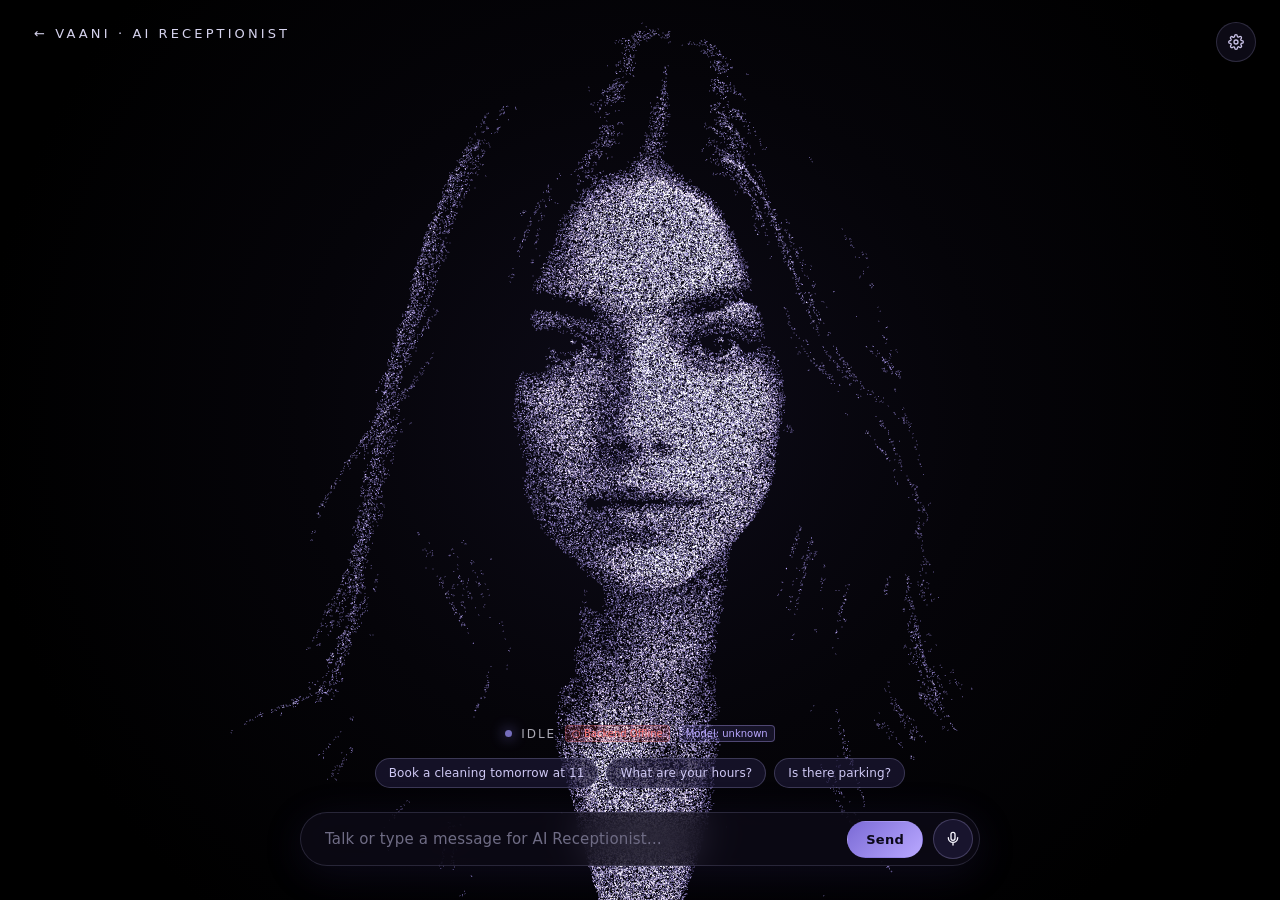
==== commit 72d77e78: "Real bookings, open-weight models, Alan MCP surface, deployable stack" ====
--- a/frontend/index.html
+++ b/frontend/index.html
@@ -24,6 +24,11 @@
     .controls { pointer-events:auto; display:flex; align-items:center; gap:10px; width:100%; background:rgba(15,12,26,.72); backdrop-filter:blur(18px); border:1px solid rgba(200,194,255,.16); border-radius:999px; padding:6px 6px 6px 20px; box-shadow:0 8px 40px rgba(70,55,140,.16); }
     .controls input { flex:1; background:transparent; border:0; outline:0; color:#f5f4ff; font-size:15px; letter-spacing:.01em; padding:10px 4px; font-family:inherit; }
     .controls input::placeholder { color:#6f6c85; }
+    /* First-visit prompts. Without them a stranger types "hello" and leaves;
+       these three are the ones the demo actually answers well. */
+    .suggestions { pointer-events:auto; display:flex; flex-wrap:wrap; justify-content:center; gap:8px; width:100%; margin:2px 0 10px; }
+    .suggestion { font-family:inherit; font-size:12px; letter-spacing:.01em; color:#cfc9f5; background:rgba(30,25,55,.66); border:1px solid rgba(200,194,255,.22); border-radius:999px; padding:7px 13px; cursor:pointer; transition:.2s ease; }
+    .suggestion:hover { color:#fff; border-color:rgba(200,194,255,.55); box-shadow:0 0 20px rgba(141,125,255,.2); }
     .btn { border:1px solid rgba(200,194,255,.24); color:#f8f7ff; background:rgba(30,25,55,.75); border-radius:999px; padding:10px 18px; cursor:pointer; font-weight:600; letter-spacing:.02em; transition:.2s ease; font-family:inherit; font-size:13px; }
     .btn:hover { border-color:rgba(200,194,255,.6); box-shadow:0 0 26px rgba(141,125,255,.28); }
     .btn.primary { background:linear-gradient(135deg, #7b6bd6, #b9a8ff); color:#0b0819; border-color:transparent; }
@@ -51,14 +56,26 @@
     .status-hint { min-height:14px; font-size:11px; color:#6f6c85; letter-spacing:.12em; text-transform:uppercase; text-align:center; pointer-events:none; opacity:0; transition:opacity .3s ease; }
     .status-hint.show { opacity:1; }
 
-    .transcript-box { display:none; max-height:120px; width:100%; overflow-y:auto; background:rgba(15,12,26,.85); border:1px solid rgba(200,194,255,.2); border-radius:12px; padding:10px 14px; font-size:13px; line-height:1.4; color:#e0dcfc; box-shadow:0 4px 20px rgba(0,0,0,.4); backdrop-filter:blur(10px); pointer-events:auto; margin-bottom: 6px; }
+    /* Holds the whole conversation now, not one exchange, so it needs room. */
+    /* No scroll-behavior:smooth here - the box is re-rendered on every turn,
+       and an animated scroll gets cancelled by the next render, so the newest
+       message never actually comes into view. */
+    .transcript-box { display:none; max-height:min(230px, 34vh); width:100%; overflow-y:auto; background:rgba(15,12,26,.85); border:1px solid rgba(200,194,255,.2); border-radius:12px; padding:10px 14px; font-size:13px; line-height:1.4; color:#e0dcfc; box-shadow:0 4px 20px rgba(0,0,0,.4); backdrop-filter:blur(10px); pointer-events:auto; margin-bottom: 6px; }
     .transcript-box.show { display:block; }
     .transcript-box .user-msg { color:#b9a8ff; font-weight:500; margin-bottom:4px; }
-    .transcript-box .agent-msg { color:#ffffff; margin-bottom:2px; }
+    .transcript-box .agent-msg { color:#ffffff; margin-bottom:12px; }
+    .transcript-box .agent-msg:last-child { margin-bottom:2px; }
+    /* Only rendered when a row was actually written to `appointments`, so it
+       doubles as proof the demo is not scripted. */
+    .transcript-box .booking-chip { display:inline-flex; gap:6px; align-items:center; margin:-8px 0 12px; padding:4px 9px; border-radius:999px; font-size:11px; letter-spacing:.04em; color:#4ade80; background:rgba(74,222,128,.12); border:1px solid rgba(74,222,128,.35); }
     /* gap on .status-row handles the spacing; margin-left here double-counted
        it and pushed the badge over the status label. */
     .backend-badge { font-size:10px; padding:2px 6px; border-radius:4px; background:rgba(0,200,100,.15); color:#4ade80; border:1px solid rgba(74,222,128,.3); text-transform:none; letter-spacing:normal; white-space:nowrap; }
     .backend-badge.offline { background:rgba(239,68,68,.15); color:#f87171; border-color:rgba(248,113,113,.3); }
+    /* The hackathon rule is "open models". Saying which model answered, in the
+       demo itself, is more convincing than a line in the README. */
+    .backend-badge.engine { background:rgba(120,110,220,.15); color:#b9a8ff; border-color:rgba(185,168,255,.35); cursor:help; }
+    .backend-badge.engine.closed { background:rgba(239,180,68,.12); color:#f0c46b; border-color:rgba(240,196,107,.3); }
 
     @keyframes pulse { 50% { transform: scale(1.65); opacity: .5; } }
   </style>
@@ -67,6 +84,7 @@
   <main id="stage">
     <div class="hud">
       <a href="/" class="brand" style="pointer-events:auto; text-decoration:none">&larr; Vaani &middot; AI Receptionist</a>
+      <a href="/dashboard" id="dashLink" class="brand" style="pointer-events:auto; text-decoration:none; left:auto; right:78px; display:none">Dashboard &rarr;</a>
 
       <button id="settingsBtn" class="settings-btn" title="Settings" aria-label="Settings">
         <svg width="16" height="16" viewBox="0 0 24 24" fill="none" stroke="currentColor" stroke-width="2" stroke-linecap="round" stroke-linejoin="round"><circle cx="12" cy="12" r="3"/><path d="M19.4 15a1.65 1.65 0 0 0 .33 1.82l.06.06a2 2 0 0 1 0 2.83 2 2 0 0 1-2.83 0l-.06-.06a1.65 1.65 0 0 0-1.82-.33 1.65 1.65 0 0 0-1 1.51V21a2 2 0 0 1-2 2 2 2 0 0 1-2-2v-.09a1.65 1.65 0 0 0-1-1.51 1.65 1.65 0 0 0-1.82.33l-.06.06a2 2 0 0 1-2.83 0 2 2 0 0 1 0-2.83l.06-.06a1.65 1.65 0 0 0 .33-1.82 1.65 1.65 0 0 0-1.51-1H3a2 2 0 0 1-2-2 2 2 0 0 1 2-2h.09a1.65 1.65 0 0 0 1.51-1 1.65 1.65 0 0 0-.33-1.82l-.06-.06a2 2 0 0 1 0-2.83 2 2 0 0 1 2.83 0l.06.06a1.65 1.65 0 0 0 1.82.33h0a1.65 1.65 0 0 0 1-1.51V3a2 2 0 0 1 2-2 2 2 0 0 1 2 2v.09a1.65 1.65 0 0 0 1 1.51h0a1.65 1.65 0 0 0 1.82-.33l.06-.06a2 2 0 0 1 2.83 0 2 2 0 0 1 0 2.83l-.06.06a1.65 1.65 0 0 0-.33 1.82v0a1.65 1.65 0 0 0 1.51 1H21a2 2 0 0 1 2 2 2 2 0 0 1-2 2h-.09a1.65 1.65 0 0 0-1.51 1z"/></svg>
@@ -75,7 +93,12 @@
       <div class="panel">
         <div id="statusHint" class="status-hint"></div>
         <div id="transcriptBox" class="transcript-box"></div>
-        <div class="status-row"><span id="statusDot" class="dot"></span><span id="statusText">Idle</span><span id="backendBadge" class="backend-badge">Checking backend...</span></div>
+        <div class="status-row"><span id="statusDot" class="dot"></span><span id="statusText">Idle</span><span id="backendBadge" class="backend-badge">Checking backend...</span><span id="engineBadge" class="backend-badge engine" title="Which model answers, and whether its weights are open">Model: checking...</span></div>
+        <div class="suggestions" id="suggestions">
+          <button class="suggestion" type="button" data-say="Book a teeth cleaning tomorrow at 11 am">Book a cleaning tomorrow at 11</button>
+          <button class="suggestion" type="button" data-say="What are your opening hours?">What are your hours?</button>
+          <button class="suggestion" type="button" data-say="Do you have parking?">Is there parking?</button>
+        </div>
         <div class="controls">
           <input id="textInput" type="text" placeholder="Talk or type a message for AI Receptionist…" autocomplete="off" />
           <button id="speakBtn" class="btn primary" type="button">Send</button>
@@ -433,6 +456,20 @@
     const sessionId = 'web_' + (crypto.randomUUID?.().slice(0, 12)
       ?? Math.random().toString(36).slice(2, 14));
 
+    // The session lives in an httpOnly cookie the browser sends by itself;
+    // page script never sees it. X-Requested-With marks our own requests
+    // (the server's CSRF check for cookie-authenticated writes).
+    localStorage.removeItem('vaani_token'); localStorage.removeItem('vaani_refresh');  // pre-cookie sessions
+    function authHeaders(base = {}) {
+      return { ...base, 'X-Requested-With': 'fetch' };
+    }
+
+    // Only surface the dashboard once there is a session to view it with.
+    if (document.cookie.includes('vaani_signed_in=1')) fetch(`${BACKEND_URL}/api/auth/me`, { credentials: 'same-origin' }).then(r => {
+      const dl = document.getElementById('dashLink');
+      if (r.ok && dl) dl.style.display = '';
+    }).catch(() => {});
+
     async function checkBackendHealth() {
       const badge = document.getElementById('backendBadge');
       try {
@@ -456,6 +493,30 @@
     }
     checkBackendHealth();
     setInterval(checkBackendHealth, 8000);
+
+    /** Show the model that answers, and whether its weights are open. */
+    async function showEngine() {
+      const badge = document.getElementById('engineBadge');
+      if (!badge) return;
+      try {
+        const res = await fetch(`${BACKEND_URL}/api/llm/status`);
+        const st = await res.json();
+        if (!st.available || !st.provider) {
+          badge.textContent = 'Model: built-in rules';
+          badge.classList.add('closed');
+          badge.title = st.detail || 'No model configured - the deterministic booking flow answers.';
+          return;
+        }
+        const short = String(st.model || st.provider).split('/').pop();
+        badge.textContent = st.open_weights ? `Model: ${short} - open weights` : `Model: ${short} - closed weights`;
+        badge.classList.toggle('closed', !st.open_weights);
+        badge.title = `${st.provider} / ${st.model}` +
+          (st.fallbacks && st.fallbacks.length ? ` | failover: ${st.fallbacks.join(', ')}` : '');
+      } catch (e) {
+        badge.textContent = 'Model: unknown';
+      }
+    }
+    showEngine();
 
     let micAnalyser = null, micStream = null, micData = null;
     let listening = false;
@@ -800,16 +861,44 @@
       if (State.mode === 'speaking') setMode(listening ? 'listening' : 'idle');
     }
 
-    function showTranscript(userMsg, agentMsg) {
+    // Full running transcript. This used to replace the box with only the
+    // latest exchange, so earlier turns disappeared as soon as you replied -
+    // the box was styled to scroll but never had more than one pair in it.
+    const transcript = [];
+
+    function renderTranscript() {
       const box = document.getElementById('transcriptBox');
       if (!box) return;
       box.classList.add('show');
-      let html = '';
-      if (userMsg) html += `<div class="user-msg">You: ${escapeHtml(userMsg)}</div>`;
-      if (agentMsg) html += `<div class="agent-msg">AI: ${escapeHtml(agentMsg)}</div>`;
-      else html += `<div class="agent-msg" style="opacity:0.6">AI is thinking...</div>`;
-      box.innerHTML = html;
+      box.innerHTML = transcript.map(t => {
+        const chip = (t.booked && t.booked.length)
+          ? t.booked.map(b => `<div class="booking-chip">✓ Booked · ${escapeHtml(b.service)} · ref ${escapeHtml(b.reference)}</div>`).join('')
+          : '';
+        return t.role === 'user'
+          ? `<div class="user-msg">You: ${escapeHtml(t.text)}</div>`
+          : `<div class="agent-msg"${t.pending ? ' style="opacity:0.6"' : ''}>AI: ${escapeHtml(t.text)}</div>${chip}`;
+      }).join('');
       box.scrollTop = box.scrollHeight;
+    }
+
+    /** Append the caller's line and a placeholder for the reply. */
+    function pushUserTurn(userMsg) {
+      const suggestions = document.getElementById('suggestions');
+      if (suggestions) suggestions.style.display = 'none';
+      transcript.push({ role: 'user', text: userMsg });
+      transcript.push({ role: 'agent', text: 'thinking…', pending: true });
+      renderTranscript();
+    }
+
+    /** Fill in (or correct) the most recent agent line. */
+    function resolveAgentTurn(agentMsg, booked) {
+      for (let i = transcript.length - 1; i >= 0; i--) {
+        if (transcript[i].role === 'agent') {
+          transcript[i] = { role: 'agent', text: agentMsg, booked: booked || [] };
+          break;
+        }
+      }
+      renderTranscript();
     }
 
     function escapeHtml(str) {
@@ -824,14 +913,17 @@
       const message = text.trim();
       textInput.value = '';
 
-      showTranscript(message, null);
+      pushUserTurn(message);
       setMode('thinking');
       flashHint('AI Receptionist is thinking…');
 
       try {
         const res = await fetch(`${BACKEND_URL}/api/chat`, {
           method: 'POST',
-          headers: { 'Content-Type': 'application/json' },
+          // Send the session token when signed in, so the call is filed under
+          // the user's own business and shows up on their dashboard. Without
+          // this every conversation lands in the shared demo business.
+          headers: authHeaders({ 'Content-Type': 'application/json' }),
           body: JSON.stringify({
             message: message,
             conversation_history: conversationHistory,
@@ -850,8 +942,9 @@
 
         conversationHistory.push({ role: 'user', content: message });
         conversationHistory.push({ role: 'assistant', content: responseText });
-
-        showTranscript(message, responseText);
+        if (conversationHistory.length > 40) conversationHistory = conversationHistory.slice(-40);
+
+        resolveAgentTurn(responseText, data.booked);
         flashHint('AI Receptionist responding…');
 
         speak(responseText);
@@ -859,21 +952,25 @@
         console.error('Backend API error:', err);
         setMode('error');
         flashHint(`Backend offline (${API_LABEL})`);
-        showTranscript(message, `Unable to connect to receptionist backend. Make sure the backend server is running at ${API_LABEL}.`);
+        resolveAgentTurn(`Unable to connect to the backend. Make sure the server is running at ${API_LABEL}.`);
         speak("I'm having trouble connecting to the receptionist backend server.");
       }
     }
 
     speakBtn.addEventListener('click', () => {
+      const text = textInput.value.trim();
+      // Typing while she is talking must interrupt and send, not discard.
+      // Previously the speaking branch returned first, so anything typed
+      // during a reply (4-8s of audio) was silently thrown away.
+      if (text) return sendToBackend(text);
       if (State.mode === 'speaking') return stopSpeaking();
-      if (textInput.value.trim()) {
-        sendToBackend(textInput.value);
-      } else {
-        flashHint('Please type or speak a message first');
-      }
+      flashHint('Please type or speak a message first');
     });
     textInput.addEventListener('keydown', (e) => {
       if (e.key === 'Enter' && !e.shiftKey) { e.preventDefault(); speakBtn.click(); }
+    });
+    document.querySelectorAll('.suggestion').forEach((chip) => {
+      chip.addEventListener('click', () => sendToBackend(chip.dataset.say || chip.textContent));
     });
 
     // ================================================================
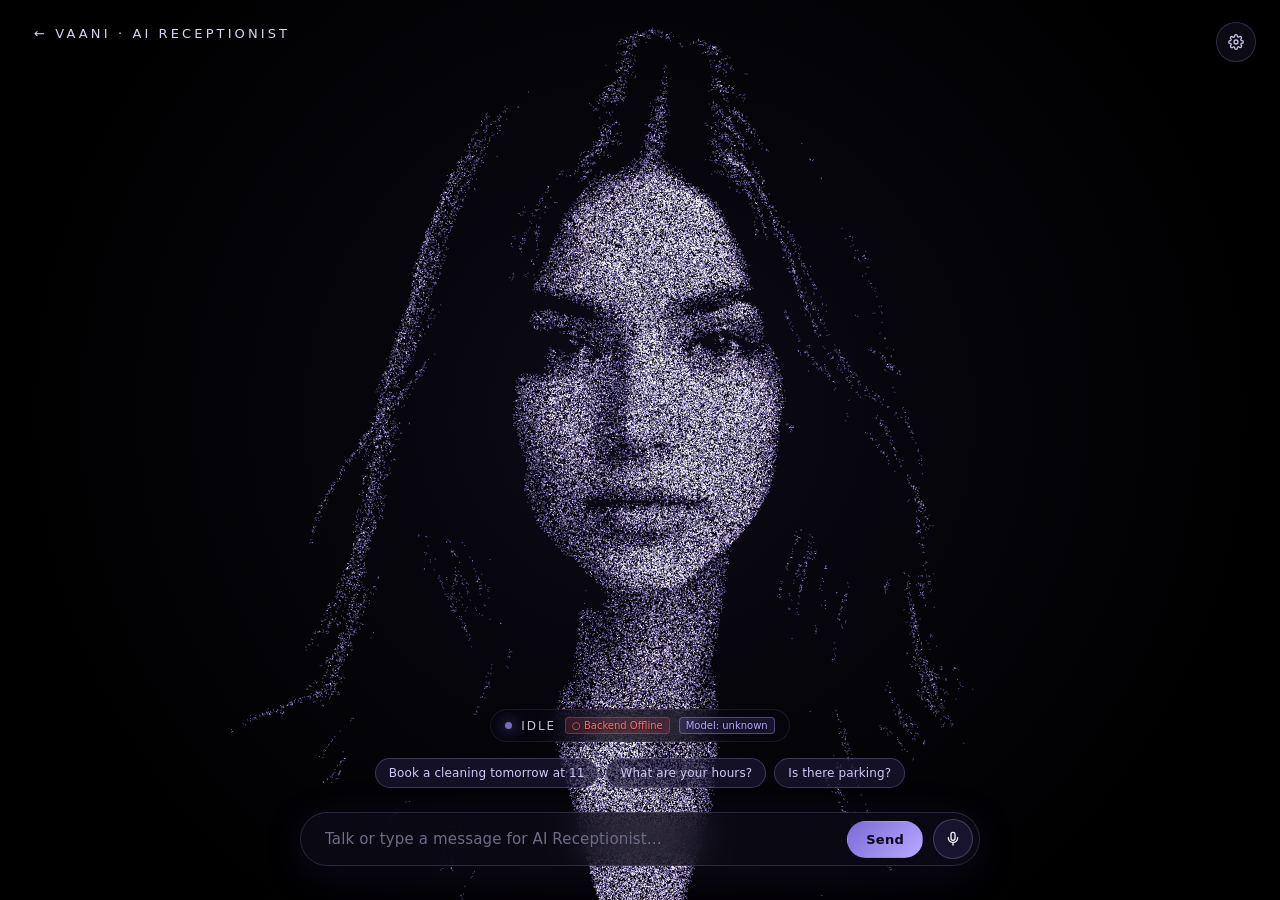
==== commit ba32a4ac: "Offer the nearest free slots, add a latency bench, capture real screenshots Alternatives were ranked" ====
--- a/frontend/index.html
+++ b/frontend/index.html
@@ -15,7 +15,11 @@
     .settings-btn { position:absolute; top:22px; right:24px; pointer-events:auto; background:rgba(20,17,35,.6); border:1px solid rgba(200,194,255,.18); color:#c8c1e6; width:40px; height:40px; border-radius:999px; cursor:pointer; display:inline-flex; align-items:center; justify-content:center; transition:.2s ease; }
     .settings-btn:hover { border-color:rgba(200,194,255,.5); color:#fff; }
     .panel { position:absolute; left:50%; bottom:34px; transform:translateX(-50%); display:flex; flex-direction:column; align-items:center; gap:14px; pointer-events:none; width:min(680px, 92vw); }
-    .status-row { display:flex; align-items:center; justify-content:center; flex-wrap:wrap; gap:9px; color:#aaa9b4; font-size:12px; letter-spacing:.16em; text-transform:uppercase; }
+    /* The status row sits over the brightest part of the portrait, so it needs
+       its own surface to stay readable in a screenshot or a recorded demo. */
+    .status-row { display:flex; align-items:center; justify-content:center; flex-wrap:wrap; gap:9px; color:#c3c0d4; font-size:12px; letter-spacing:.16em; text-transform:uppercase;
+      padding:7px 14px; border-radius:999px; background:rgba(9,7,18,.62); border:1px solid rgba(200,194,255,.10);
+      backdrop-filter:blur(10px); -webkit-backdrop-filter:blur(10px); text-shadow:0 1px 2px rgba(0,0,0,.6); }
     .dot { width:7px; height:7px; border-radius:50%; background:#756dbc; box-shadow:0 0 14px #8178da; transition:.3s ease; }
     .dot.listening { background:#c6bfff; box-shadow:0 0 22px #b9afff; animation:pulse 1.1s ease-in-out infinite; }
     .dot.speaking { background:#a29cff; box-shadow:0 0 22px #b9afff; animation:pulse 0.7s ease-in-out infinite; }
@@ -76,6 +80,9 @@
        demo itself, is more convincing than a line in the README. */
     .backend-badge.engine { background:rgba(120,110,220,.15); color:#b9a8ff; border-color:rgba(185,168,255,.35); cursor:help; }
     .backend-badge.engine.closed { background:rgba(239,180,68,.12); color:#f0c46b; border-color:rgba(240,196,107,.3); }
+    /* No model key is a supported state, not a warning: the deterministic
+       booking engine answers every call without one. Keep it neutral. */
+    .backend-badge.nokey { background:rgba(140,136,165,.12); color:#a9a6bd; border-color:rgba(170,166,190,.28); }
 
     @keyframes pulse { 50% { transform: scale(1.65); opacity: .5; } }
   </style>
@@ -502,13 +509,15 @@
         const res = await fetch(`${BACKEND_URL}/api/llm/status`);
         const st = await res.json();
         if (!st.available || !st.provider) {
-          badge.textContent = 'Model: built-in rules';
-          badge.classList.add('closed');
-          badge.title = st.detail || 'No model configured - the deterministic booking flow answers.';
+          badge.textContent = 'Engine: deterministic (no key)';
+          badge.classList.add('nokey');
+          badge.classList.remove('closed');
+          badge.title = st.detail || 'No model configured - the deterministic booking flow answers every call.';
           return;
         }
         const short = String(st.model || st.provider).split('/').pop();
         badge.textContent = st.open_weights ? `Model: ${short} - open weights` : `Model: ${short} - closed weights`;
+        badge.classList.remove('nokey');
         badge.classList.toggle('closed', !st.open_weights);
         badge.title = `${st.provider} / ${st.model}` +
           (st.fallbacks && st.fallbacks.length ? ` | failover: ${st.fallbacks.join(', ')}` : '');
